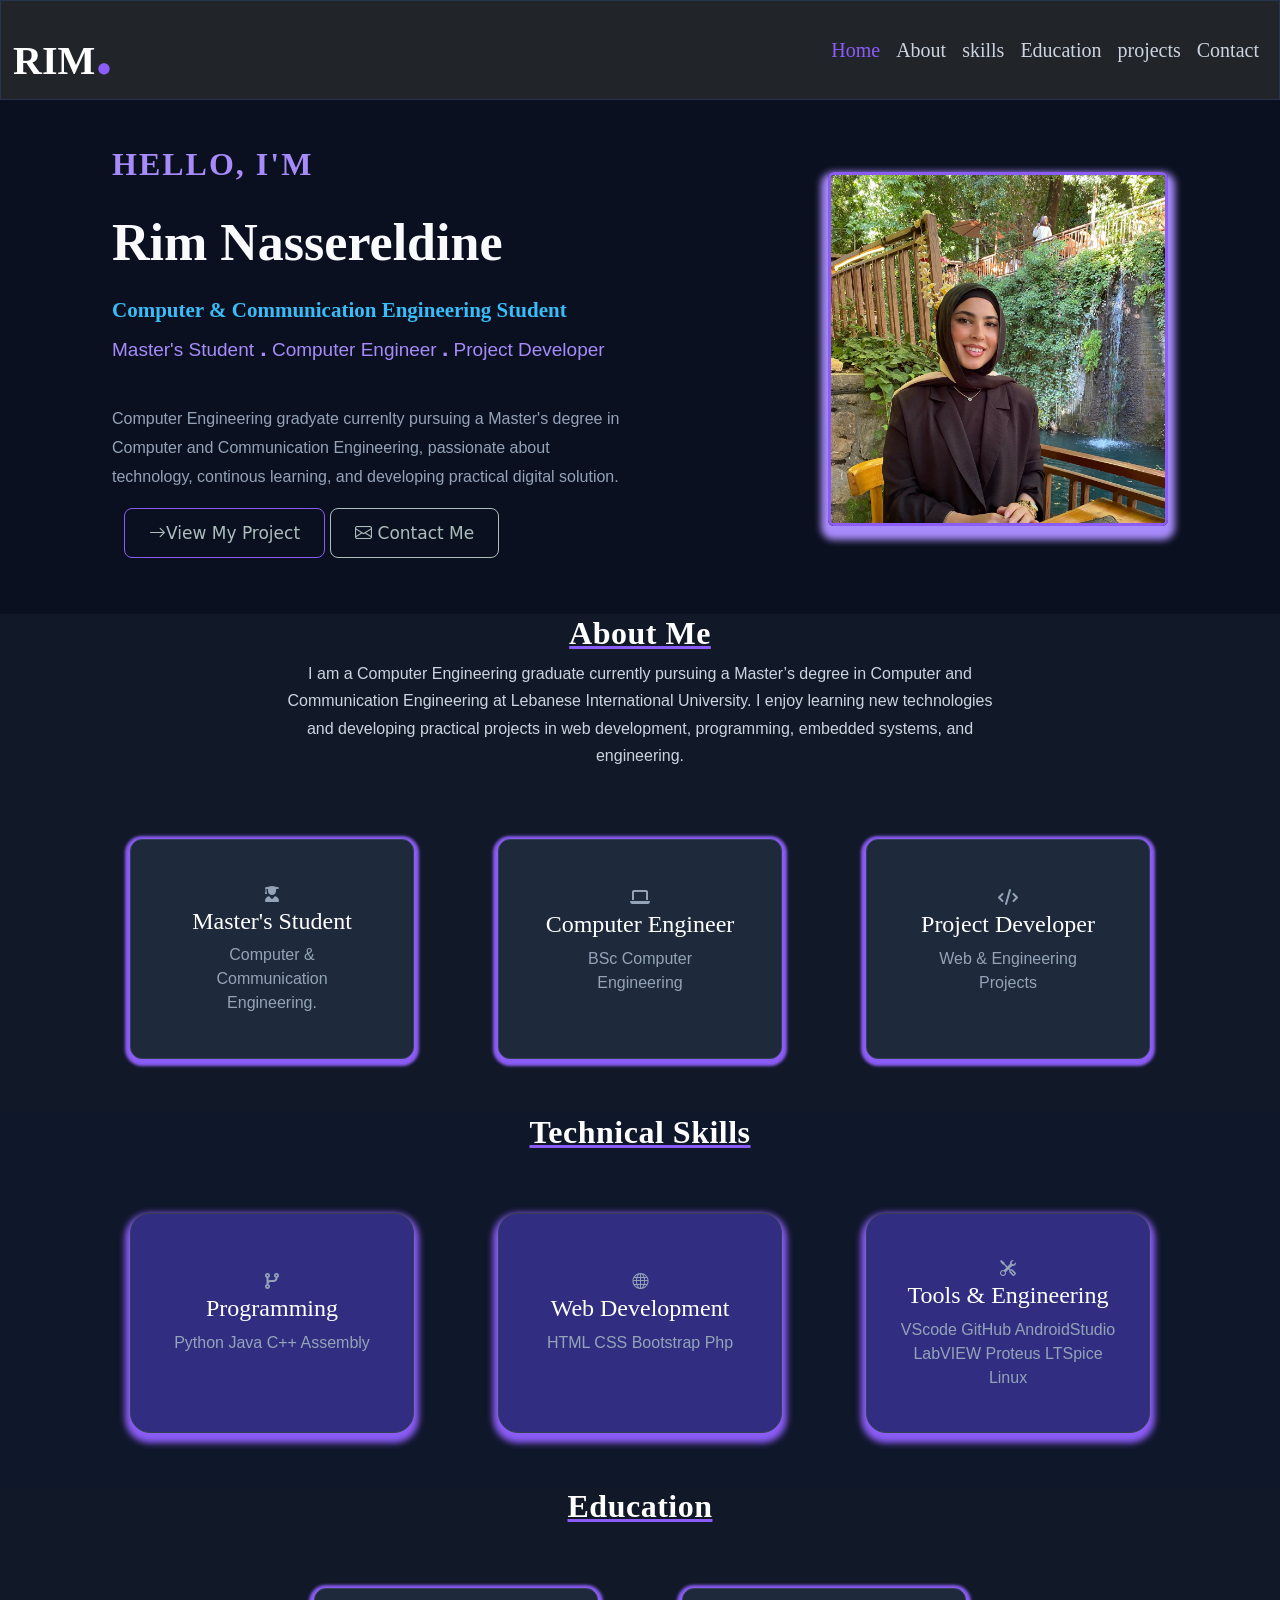
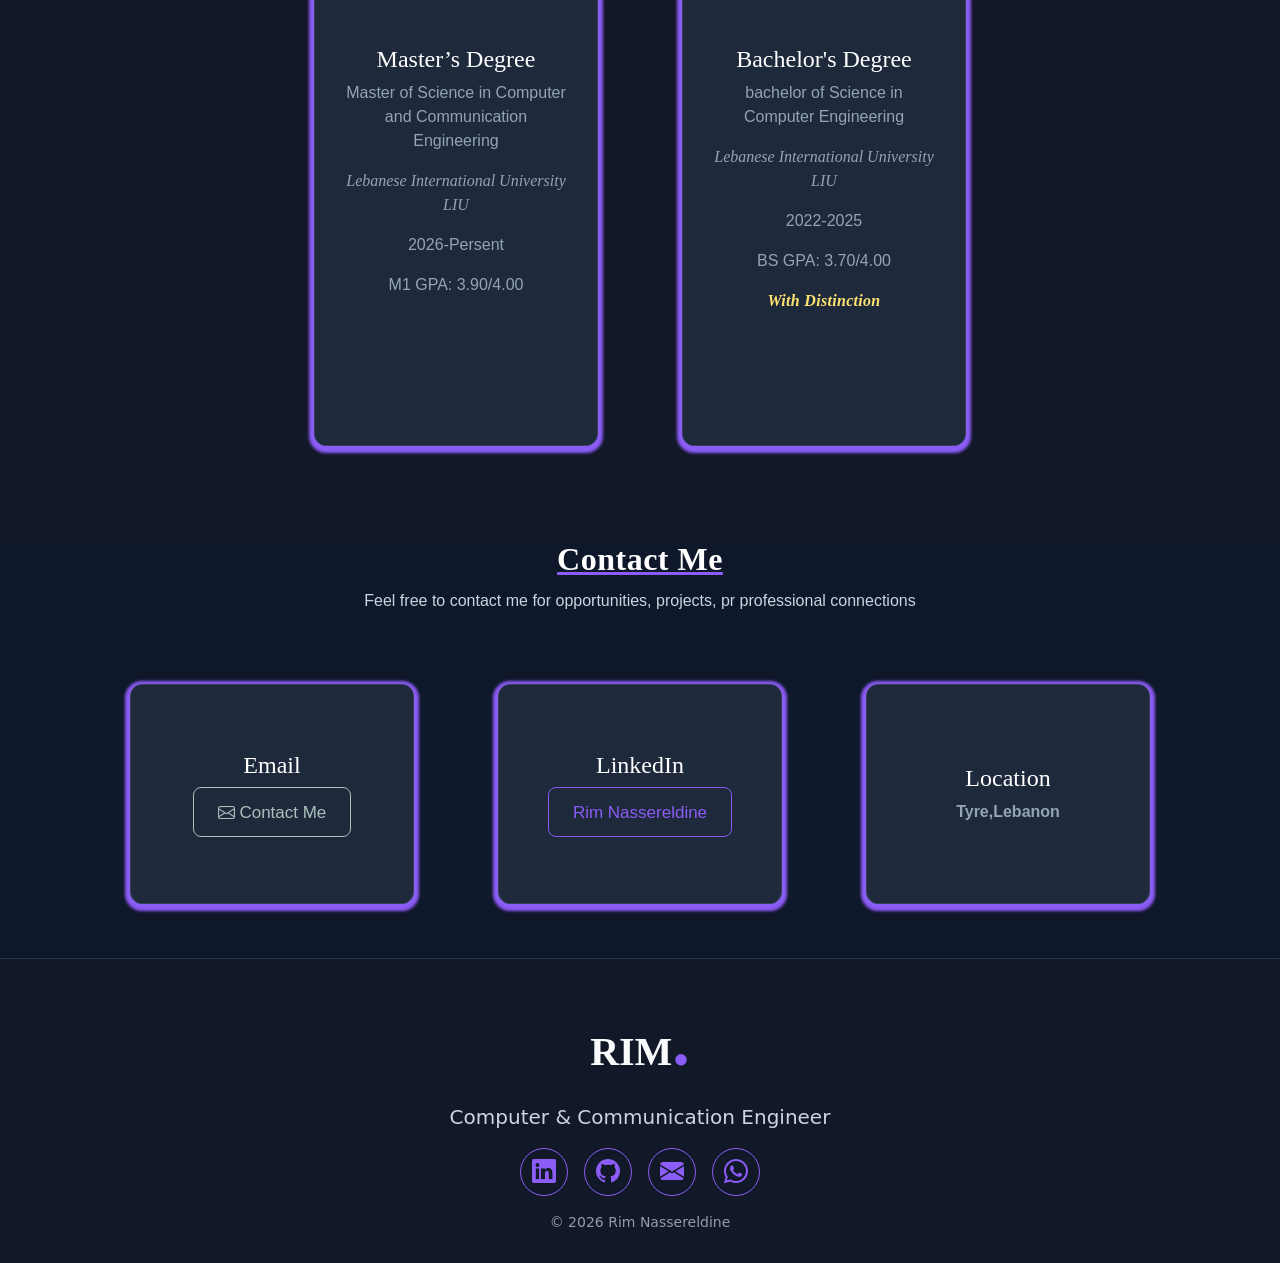
==== index.html @ 4ae11cf3 "Initial website" ====
<!DOCTYPE html>
<html lang="en">
<head>
    <meta charset="UTF-8">
    <meta name="viewport" content="width=device-width, initial-scale=1.0">
    <title>portfolio home</title>
    <link href="style.css" rel="stylesheet">
    <link href="bootstrap.css" rel="stylesheet">
    <script src="java.js"></script>
    
    <link rel="stylesheet" href="https://cdnjs.cloudflare.com/ajax/libs/font-awesome/6.5.1/css/all.min.css">
    <link rel="stylesheet" href="https://cdn.jsdelivr.net/npm/bootstrap-icons@1.11.3/font/bootstrap-icons.css">
</head>
<body>
    <div id="home">
    <nav class="navbar navbar-expand-sm bg-dark navbar-dark">
  <div class="container-fluid">
    <a class="navbar-brand" href="index.html" style="font-size: 40px;">RIM<span id="dot">.</span></a>
    <button class="navbar-toggler" type="button" data-bs-toggle="collapse" data-bs-target="#collapsibleNavbar">
      <span class="navbar-toggler-icon"></span>
    </button>
    <div class="collapse navbar-collapse" id="collapsibleNavbar">
      <ul class="navbar-nav ms-auto">
        <li class="nav-item">
          <a class="nav-link active" href="#home">Home</a>
        </li>
        <li class="nav-item">
          <a class="nav-link" href="#about">About</a>
        </li>
        <li class="nav-item">
          <a class="nav-link" href="#skills">skills</a>
        </li>
         <li class="nav-item">
          <a class="nav-link" href="#edu">Education</a>
        </li>
         <li class="nav-item">
          <a class="nav-link" href="projects.html">projects</a>
        </li>
        
         <li class="nav-item">
          <a class="nav-link" href="#con">Contact</a>
        </li>
      </ul>
    </div>
  </div>
</nav>



<div class="container-fluid hero " style="padding-left: 100px;padding-right: 100px;">
    
<div class="container-fluid left" style="text-align: left;justify-content: left;">
<div class="row">
    <p id="heroleft">HELLO, I'M </p>
   <p id="name"> Rim Nassereldine</p>
    </div>
<div class="title">
    <h2 style="color: #38bdf8;font-family: 'Poppins'; font-weight: bold;font-size: 21px; ">Computer & Communication Engineering Student</h2>
    <p style="color: #a78bfa;font-family: Arial, Helvetica, sans-serif;">Master's Student<span style="font-weight: bolder; font-size: larger;font-family: Arial, Helvetica, sans-serif;"> .</span>  Computer Engineer <span style="font-weight: bolder; font-size: larger;">.</span> Project Developer</p>
   <br>
    <p style="color: #94a3b8; font-size: 16px; line-height: 1.8;max-width: 600px;font-family: Arial, Helvetica, sans-serif;">Computer Engineering gradyate currenlty pursuing a Master's degree in Computer and Communication Engineering, passionate about technology, continous learning, and developing practical digital solution.</p>

</div>
<div class="container-fluid">
 <a href="projects.html" > <button   id="project" type="button" class="btn btn-outline-warning bi-arrow-right ">View My Project</button></a>
 <a href="#contact" > <button   id="contact" type="button" class="btn btn-outline-secondary bi-envelope">   Contact Me</button>
  </a>
</div>
</div>
<div class="container-fluid right" style="text-align: right; justify-content: right;">         
  <img src="images/rim'sphoto.jpeg" class="rounded" alt="rim's photo" > 
</div>
</div>
</div>




<div class="container-fluid" id="about" style="background-color: #111827; padding-left: 100px;padding-right: 100px;">
  
 <div class="row justify-content-center">
    <div class="col-12 col-lg-8 text-center">
<h1 id="aboutti">About Me</h1>
<p style="color: #cbd5e1; size: 40px; line-height: 1.7; font-family: Arial, Helvetica, sans-serif;">I am a Computer Engineering graduate currently pursuing a Master’s degree in Computer and Communication Engineering at Lebanese International University. I enjoy learning new technologies and developing practical projects in web development, programming, embedded systems, and engineering.</p>
  </div>
 </div>

<div class="row about mt-4 align-items-start">
  <div class="col-12 col-md-6 col-lg-4 mb-4 h-100 ">
    <div class="card text-center">
      <div class="card-body">
        <i class="fas fa-user-graduate card-icon"></i>
        <h4 class="card-title"  style="  font-family: 'Poppins';">Master's Student</h4>
        <p class="card-text">Computer & Communication Engineering.</p>
      </div>
    </div>
  </div>
  <div class="col-12 col-md-6 col-lg-4 mb-4 h-100 ">
    <div class="card text-center">
      <div class="card-body">
        <i class="fas fa-laptop card-icon"></i>
        <h4 class="card-title"  style="  font-family: 'Poppins';">Computer Engineer</h4>
        <p class="card-text">BSc Computer Engineering</p>
      </div>
    </div>
  </div>
  <div class="col-12 col-md-6 col-lg-4 mb-4 h-100 ">
    <div class="card text-center">
      <div class="card-body">
        <i class="fas fa-code card-icon"></i>
        <h4 class="card-title " style="  font-family: 'Poppins';">Project Developer</h4>
        <p class="card-text">Web & Engineering Projects</p>
      </div>
    </div>
  </div>
</div>

</div>

<div class="container-fluid" id="skills" style="background-color: #0f172a; padding-left: 100px;padding-right: 100px;">
  
 <div class="row justify-content-center">
    <div class="col-12 col-lg-8 text-center">
<h1 id="aboutti"> Technical Skills</h1>
  </div>
 </div>

<div class="row about mt-4 align-items-start">
  <div class="col-12 col-md-6 col-lg-4 mb-4 h-100 ">
    <div class="card text-center  ">
      <div class="card-body">
        <i class="fas fa-code-branch card-icon"></i>
        <h4 class="card-title"  style="  font-family: 'Poppins';">Programming</h4>
        <span class="card-text tech-badge">Python</span>
        <span class="card-text tech-badge">Java</span>
        <span class="card-text tech-badge">C++</span>
        <span class="card-text tech-badge">Assembly</span>
      </div>
    </div>
  </div>
  <div class="col-12 col-md-6 col-lg-4 mb-4 h-100 ">
    <div class="card text-center ">
      <div class="card-body">
        <i class="bi-globe card-icon"></i>
        <h4 class="card-title"  style="  font-family: 'Poppins';">Web Development</h4>
        <span class="card-text tech-badge">HTML</span>
        <span class="card-text tech-badge">CSS</span>
        <span class="card-text tech-badge">Bootstrap</span>
        <span class="card-text tech-badge">Php</span>
        </div>
    </div>
  </div>
  <div class="col-12 col-md-6 col-lg-4 mb-4 h-100 ">
    <div class="card text-center ">
      <div class="card-body">
        <i class="bi-tools card-icon"></i>
        <h4 class="card-title"  style="  font-family: 'Poppins';">Tools & Engineering</h4>
         <span class="card-text tech-badge">VScode</span>
        <span class="card-text tech-badge">GitHub</span>
        <span class="card-text tech-badge">AndroidStudio</span>
        <span class="card-text tech-badge">LabVIEW</span>
         <span class="card-text tech-badge">Proteus</span>
        <span class="card-text tech-badge">LTSpice</span>
        <span class="card-text tech-badge">Linux</span>
      </div>
    </div>
  </div>
</div>

</div>

<div class="container-fluid" id="edu" style="background-color: #111827; padding-left: 100px;padding-right: 100px;padding-bottom: 100px;">
  
 <div class="row justify-content-center">
    <div class="col-12 col-lg-8 text-center">
<h1 id="aboutti"> Education</h1>
  </div>
 </div>

<div class="row about mt-4 align-items-stretch justify-content-center">
  <div class="col-12 col-md-6 col-lg-4 mb-4">
    <div class="card text-center  h-100">
      <div class="card-body">

        <h4 class="card-title"  style="  font-family: 'Poppins';">Master’s Degree</h4>
        <p> Master of Science in Computer and Communication Engineering</p>
      <p  style="font-style: italic; font-family: 'Poppins';"> Lebanese International University LIU</p>
      <p> 2026-Persent</p>
      <p> M1 GPA: 3.90/4.00</p>
      </div>
    </div>
  </div>
  <div class="col-12 col-md-6 col-lg-4 mb-4">
    <div class="card text-center  h-100">
      <div class="card-body">
        <h4 class="card-title"  style="  font-family: 'Poppins';">Bachelor's Degree</h4>
        <p>bachelor of Science in Computer Engineering</p>
          <p style="font-style: italic; font-family: 'Poppins'"> Lebanese International University LIU</p>
      <p> 2022-2025</p>
      <p> BS GPA: 3.70/4.00
   <p id="dis">With Distinction</p>
      </p>
      </div>
    </div>
  </div>
</div>

</div>


<div class="container-fluid" id="con" style="background-color: #0f172a; padding-left: 100px;padding-right: 100px;">
  
 <div class="row justify-content-center">
    <div class="col-12 col-lg-8 text-center">
<h1 id="aboutti">Contact Me</h1>
<p style="color: #cbd5e1; size: 40px; line-height: 1.7; font-family: Arial, Helvetica, sans-serif;">Feel free to contact me for opportunities, projects, pr professional connections</p>
  </div>
 </div>

<div class="row about mt-4 align-items-start">
  <div class="col-12 col-md-6 col-lg-4 mb-4">
    <div class="card text-center">
      <div class="card-body">
        <h4 class="card-title"  style="  font-family: 'Poppins';">Email</h4>
        <p class="card-text"><a href="https://mail.google.com/mail/?view=cm&fs=1&to=rimnasseraldine5@gmail.com&su=Let's%20Connect&body=Hi%20Rim%2C%20I%20saw%20your%20portfolio%20and%20wanted%20to%20reach%20out." target="_blank">
  <button id="contact" type="button" class="btn btn-outline-secondary bi-envelope">
    Contact Me
  </button>
</a></p>
      </div>
    </div>
  </div>
  <div class="col-12 col-md-6 col-lg-4 mb-4">
    <div class="card text-center">
      <div class="card-body">
        <h4 class="card-title"  style="  font-family: 'Poppins';">LinkedIn</h4>
        <p class="card-text"><a href="https://www.linkedin.com/in/rim-nassereldine-6150bb34a" target="_blank" rel="noopener noreferrer">
  <button id="linkedin" type="button" class="btn btn-outline-purple ">
    Rim Nassereldine
  </button>
</a></p>
      </div>
    </div>
  </div>
  <div class="col-12 col-md-6 col-lg-4 mb-4">
    <div class="card text-center">
      <div class="card-body">
        <h4 class="card-title " style="  font-family: 'Poppins';">Location</h4>
        <p class="card-text" style="font-weight: bold;">Tyre,Lebanon</p>
      </div>
    </div>
  </div>
</div>

</div>


<footer class="footer" style="background-color:#111827;">
  <div class="container-fluid">
    <div class="row justify-content-center align-items-center text-center">
      <div class="col-12">

        <a class="footer-brand" href="index.html" style="font-size: 40px; text-decoration: none;">
          RIM<span id="dot">.</span>
        </a>

        <p class="mt-2 mb-3">Computer & Communication Engineer</p>

        <div class="social-icons d-flex justify-content-center gap-3 mb-3">

          <a href="https://www.linkedin.com/in/rim-nassereldine-6150bb34a" target="_blank" rel="noopener noreferrer" class="social-icon">
            <i class="bi bi-linkedin"></i>
          </a>

          <a href="https://github.com/Rimnassereldine" target="_blank" rel="noopener noreferrer" class="social-icon">
            <i class="bi bi-github"></i>
          </a>

          <a href="https://mail.google.com/mail/?view=cm&fs=1&to=rimnasseraldine5@gmail.com&su=Let's%20Connect" target="_blank" rel="noopener noreferrer" class="social-icon">
            <i class="bi bi-envelope-fill"></i>
          </a>

          <a href="https://wa.me/96181924161" target="_blank" rel="noopener noreferrer" class="social-icon">
            <i class="bi bi-whatsapp"></i>
          </a>

        </div>

        <p class="mb-0" style="opacity: 0.7; font-size: 14px;">&copy; 2026 Rim Nassereldine</p>

      </div>
    </div>
  </div>
</footer>


</body>
</html>
---- style.css ----
.navbar{
    background-color: #0B1020;
    border: 1px solid #263452;
    height: 100px;
}
body{
    margin: 0;
    overflow-x: hidden;
   
}

.navbar-brand {
    font-family: 'Poppins';
    font-weight: bold;
    font-size: 50px;
    color: #f8fafc;
}
#dot{
    color: #8b5cf6;
    font-size: 70px;
}
.nav-item .nav-link {
    color: #cbd5e1;
    font-size: 20px;
    font-family: 'Poppins';
}
.navbar-nav{
   padding-left: 10px;
}
.nav-item .nav-link:hover{
    color:#A78BFA;
    transition: 0.3s;
}
.navbar-nav .nav-item .nav-link.active {
    color: #8b5cf6;
}


.hero{
    background-color: #0B1020;
    display: flex;
    flex-wrap: wrap;
    align-items: center;
    padding-top: 2.5rem;
    padding-bottom: 3.5rem;
    padding-left: 4rem;
    padding-right: 4rem;
    
    
}
.hero .left,
.hero .right{
    flex: 1 1 400px;
}

#heroleft{
    color: #A78BFA;
    font-family: 'Poppins';
    font-weight: bold;
    font-size: 32px;
    letter-spacing: 2px;
    animation: fadeIn 1.5s ease-in forwards;
}

@keyframes fadeIn {
    from {
        opacity: 0;
        transform: translateY(-10px);
    }}
#name{
    color: #f8fafc;
    font-family: 'Poppins';
    font-weight: bold;
    font-size: 52px;
 animation: slideUp 1s ease-out forwards;
}

@keyframes slideUp {
    from {
        opacity: 0;
        transform: translateY(30px);
    }
    to {
        opacity: 1;
        transform: translateY(0);
    }
}
.title h2{
    font-size: 26px;
        animation: fadeIn 1s ease-in forwards;
}

@keyframes fadeIn {
    from {
        opacity: 0;
        transform: translateY(-10px);
    }
}
.title p{
    font-size: 19px;
        animation: fadeIn 1s ease-in forwards;
}

@keyframes fadeIn {
    from {
        opacity: 0;
        transform: translateY(-10px);
    }}

#project {
    background-color: transparent;
    height: 50px;
    padding: 12px 24px;
    border-radius: 8px;
    transition: translate 0.3s, background-color 0.3s;
    font-size: 17px;
    --bs-btn-focus-shadow-rgb: 139, 92, 246;
    color: #acbebc;
    animation: fadeIn 1.5s ease-in forwards;
}

#project:hover {
    background-color: #8b5cf6; 
    color: #fff;
}
@keyframes fadeIn {
    from {
        opacity: 0;
        transform: translateY(-10px);
    }}

#contact{
    border: 1px solid;
    height: 50px;
    padding: 12px 24px;
    border-radius: 8px;
    transition: translate 0.3s;
    font-size: 17px;
        animation: fadeIn 1.5s ease-in forwards;
}

@keyframes fadeIn {
    from {
        opacity: 0;
        transform: translateY(-10px);
    }}

#project:hover{
    translate: 0 -2px;
}
#contact:hover{
    translate: 0 -2px;
}


.right{
    display: flex;
    justify-content: center;
    align-items: center;
    
}
.right img{
    width: 340px;
    max-width: 100%;
    border: 3px solid #8b5cf6;
    border-radius: 24px;
    box-shadow: 0 7px 7px 7px #A78BFA;
   
    animation: slideFromRight 0.7s ease-out forwards;
}

@keyframes slideFromRight {
    from {
        opacity: 0;
        transform: translateX(100px);
    }
    to {
        opacity: 1;
        transform: translateX(0);
    }
}
    



@media (max-width: 991px){
    .hero{
        flex-direction: column;
        text-align: center;
        padding: 2rem 1.5rem;
    }
    .hero .left{
        text-align: center !important;
    }
    .hero .right{
        justify-content: center !important;
        margin-top: 2rem;
    }
    .title p{
        max-width: 100% !important;
        margin: 0 auto;
    }
    #project, #contact{
        margin-bottom: 10px;
    }
}

@media (max-width: 576px){
    #name{
        font-size: 38px;
    }
    #heroleft{
        font-size: 24px;
    }
    .navbar-brand{
        font-size: 36px;
    }
    #dot{
        font-size: 50px;
    }
    .right img{
        width: 240px;
    }
    .hero{
        padding-left: 1.5rem;
        padding-right: 1.5rem;
    }
}
#aboutti{
    color: white;
    font-size: 32px;
    font-family: 'Poppins';
    font-weight: bold;
    text-decoration-line: underline;
  text-decoration-color: #8b5cf6;
  letter-spacing: 0.5px;

}
.about .card{
    background-color:#1e293b;
    border: 1px solid #334155;
    border-radius: 12px;
    padding: 30px;
    box-shadow: 0 2px 3px 5px #8b5cf6;
    margin: 30px;
    font-family: Arial, Helvetica, sans-serif;
     
    height: 220px;

 
  justify-content: center;

}
.about .card-title{
    color: white;
}
.about .card-body{
    color:#94a3b8
}
.about .card{
    transition: 0.3s;
}
.about .card:hover{
    transform: translateY(-5px);
}
.about .card .icon{
 color: #8b5cf6;
}
#skills .card {
    background-color: #312e81;
    color: #C4B5FD;
    border-radius:20px;
  box-shadow: 0 5px 6px 5px #8b5cf6;
  padding: 40px 10px ;
  
    height: 220px;

 
  justify-content: center;
}

#edu  .card{
    background-color: #1e293b;
    border: 1px solid #334155;
    border-radius: 12px;
    color: #a78bfa;
      padding: 40px 10px;
    width: 100%;
    
     font-family: 'Trebuchet MS', Verdana, sans-serif;
}
#edu .col-12.col-md-6.col-lg-4 {
    display: flex;
}
#dis {
  font-family: Georgia, 'Times New Roman', serif;
  font-style: italic;
  font-weight: 600;
  color: #ffe371;
  letter-spacing: 0.3px;
}
#linkedin {
    background-color: transparent;
    height: 50px;
    padding: 12px 24px;
    border-radius: 8px;
    font-size: 17px;
    transition: translate 0.3s, background-color 0.3s;
    --bs-btn-focus-shadow-rgb: 139, 92, 246;
}

#linkedin:hover {
    translate: 0 -2px;
}
.footer {
    background-color: #0B1020;
    border-top: 1px solid #263452;
    padding: 30px 0 30px;
    height: auto;
}

.footer-brand {
    font-family: 'Poppins';
    font-weight: bold;
    font-size: 50px;
    color: #f8fafc;
    text-decoration: none;
}
.contact-btn {
    width: 200px;
    max-width: 100%;
    text-align: center;
    white-space: nowrap;
    overflow: hidden;
    text-overflow: ellipsis;
}
#con .card-body {
    display: flex;
    flex-direction: column;
    align-items: center;
    justify-content: center;
    min-height: 140px;
}

.footer-content {
    display: flex;
    justify-content: center;
    align-items: center;
    flex-wrap: wrap;
    gap: 24px;
    width: 100%;
    text-align: center;
}

#dot {
    color: #8b5cf6;
    font-size: 70px;
}

.footer-item .footer-link {
    color: #cbd5e1;
    font-size: 22px;
    font-family: 'Poppins';
}

.footer-item .footer-link:hover {
    color: #A78BFA;
    transition: 0.3s;
}

.footer-item .footer-link.active {
    color: #8b5cf6;
}

.footer p {
    font-size: 20px;
    color: #cbd5e1;
    margin-top: 12px;
    margin-bottom: 20px;
}

.footer p:last-child {
    font-size: 15px;
    opacity: 0.7;
    margin-top: 10px;
    margin-bottom: 0;
}

.social-icon {
    color: #8b5cf6;
    font-size: 26px;
    width: 56px;
    height: 56px;
    display: flex;
    align-items: center;
    justify-content: center;
    border: 1px solid #8b5cf6;
    border-radius: 50%;
    text-decoration: none;
    transition: all 0.3s ease;
}

.social-icon:hover {
    background-color: #8b5cf6;
    color: #fff;
    translate: 0 -3px;
}
.social-icon {
    color: #8b5cf6;
    font-size: 24px;
    width: 48px;
    height: 48px;
    display: flex;
    align-items: center;
    justify-content: center;
    border: 1px solid #8b5cf6;
    border-radius: 50%;
    text-decoration: none;
    transition: all 0.3s ease;
}

.social-icon:hover {
    background-color: #8b5cf6;
    color: #fff;
    translate: 0 -3px;
}
.top h1{
    color: #A78BFA;
   font-size: 40px;
   font-family: 'Poppins';
   font-weight: bolder;
}
.top p{
    color: gray;
    font-size: 20px;
    font-family: Arial, Helvetica, sans-serif;
}
.pro .card {
    background-color: #1e293b;
    border: 1px solid #334155;
    border-radius: 15px;
    transition: transform 0.3s ease;
}

.pro .card:hover {
    transform: translateY(-8px);
}

.pro img {
    height: 200px;
    object-fit: cover;
}

.pro h2 {
    font-size: 25px;
    color: white;
}

.pro .card-title {
    color: white;
}

.pro .card-text {
    color: #94a3b8;
    font-size: 18px;
}

.pro .card-body {
    display: flex;
    flex-direction: column;
    align-items: center;
    text-align: center;
    font-family: Arial, Helvetica, sans-serif;
}
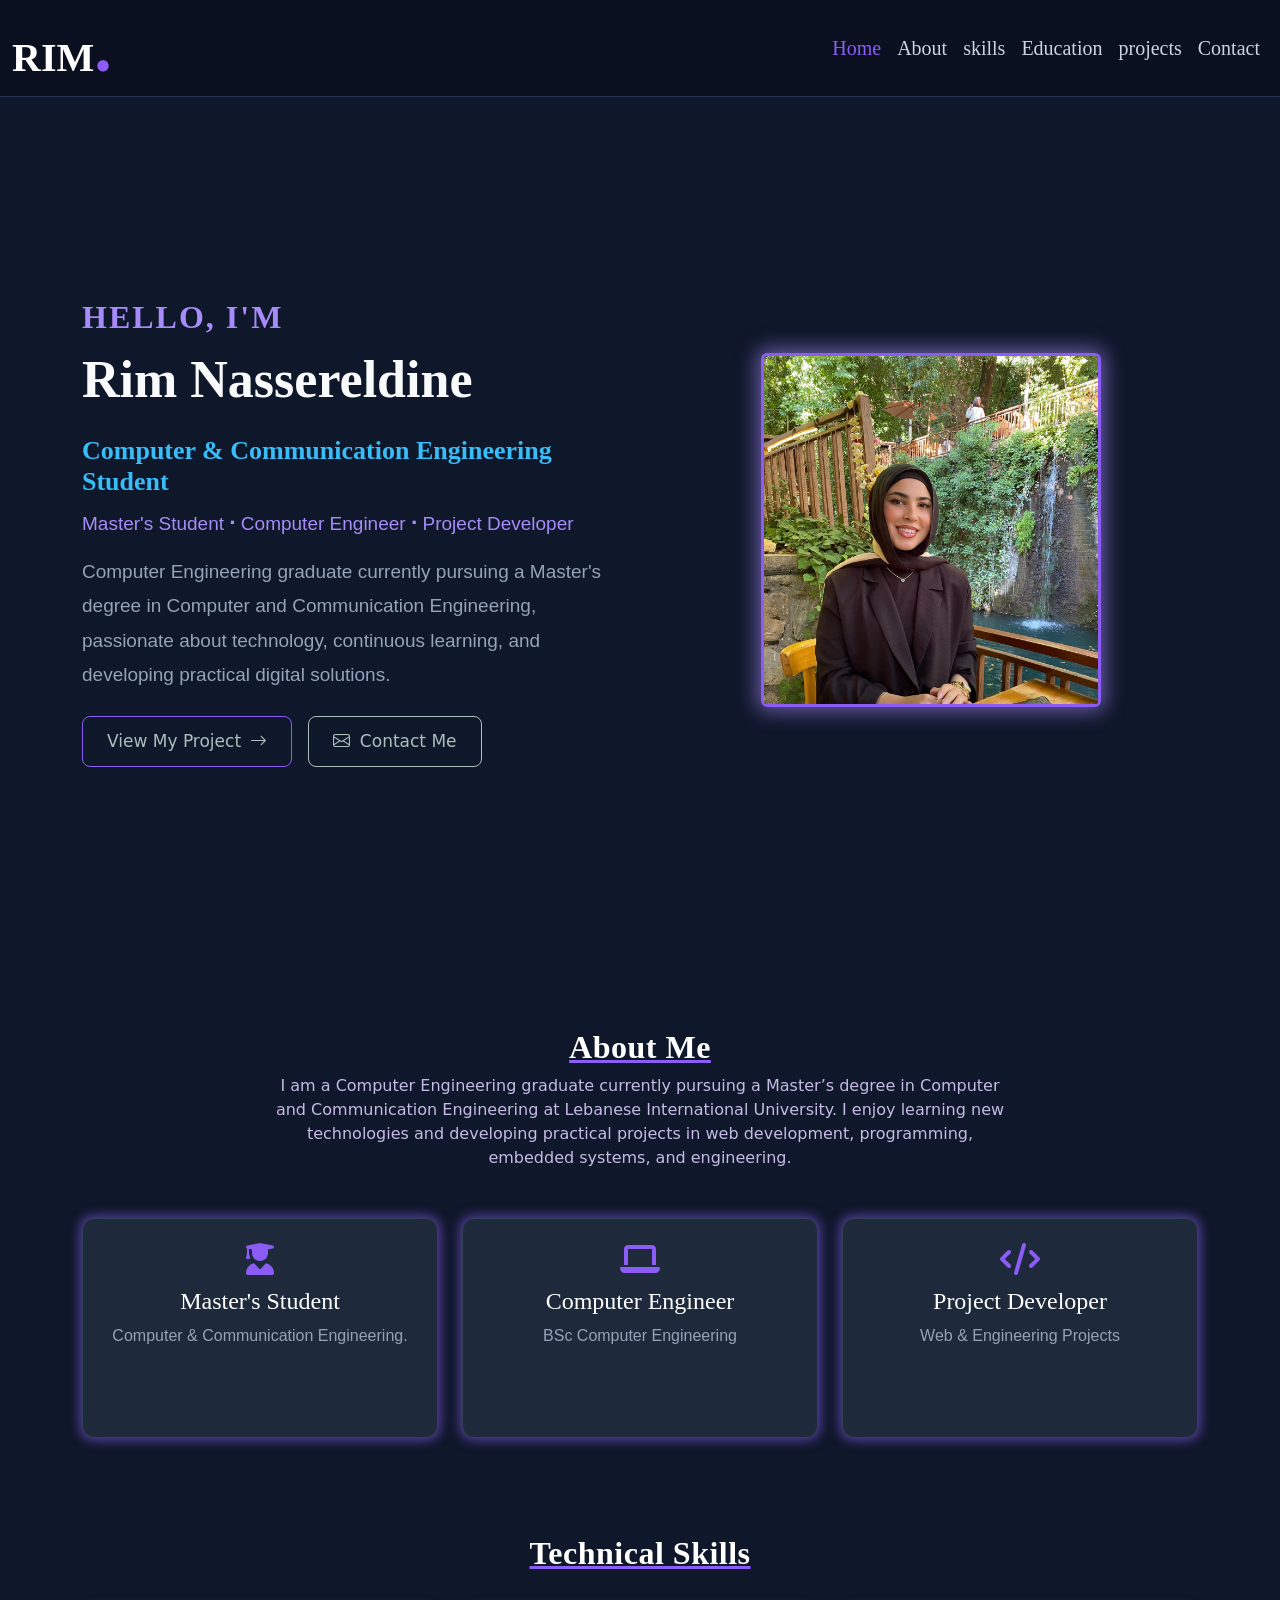
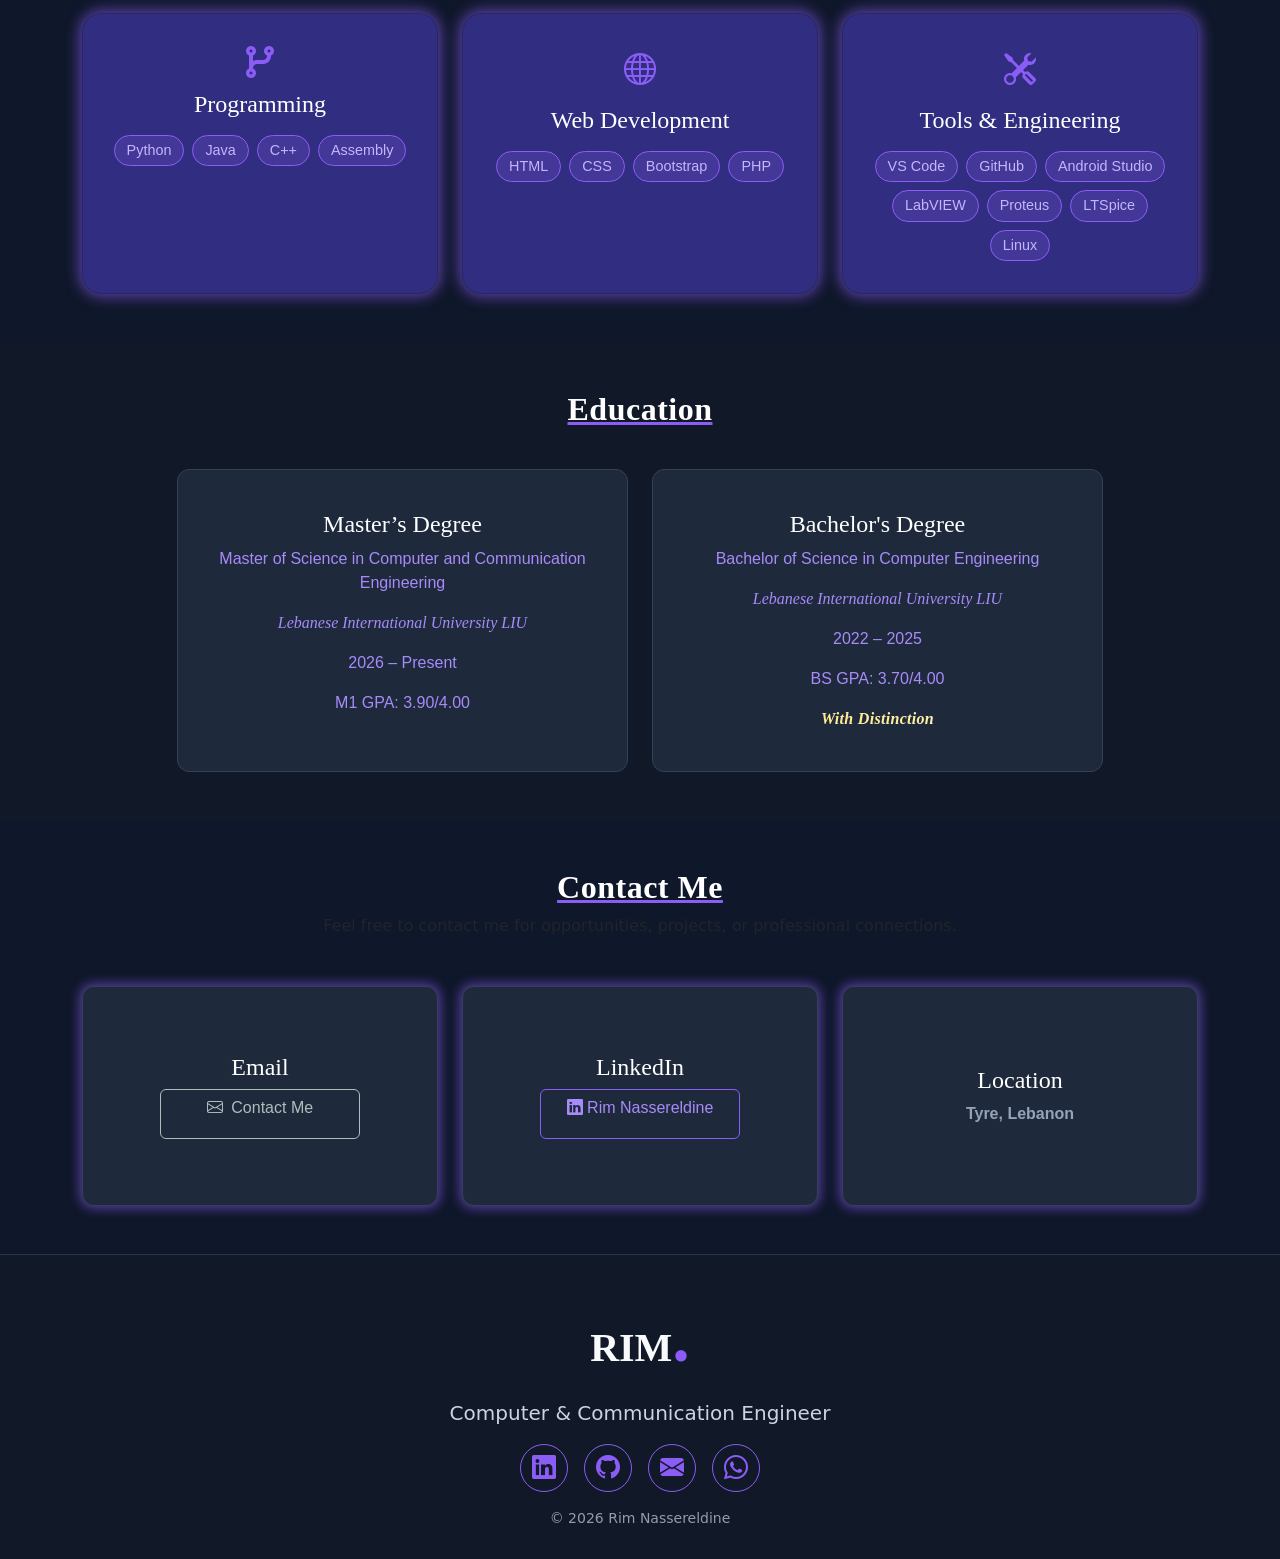
==== commit a1e44a81: "Make site responsive and fix navbar" ====
--- a/index.html
+++ b/index.html
@@ -13,7 +13,7 @@
 </head>
 <body>
     <div id="home">
-    <nav class="navbar navbar-expand-sm bg-dark navbar-dark">
+    <nav class="navbar navbar-expand-sm navbar-dark fixed-top">
   <div class="container-fluid">
     <a class="navbar-brand" href="index.html" style="font-size: 40px;">RIM<span id="dot">.</span></a>
     <button class="navbar-toggler" type="button" data-bs-toggle="collapse" data-bs-target="#collapsibleNavbar">
@@ -44,215 +44,268 @@
     </div>
   </div>
 </nav>
-
-
-
-<div class="container-fluid hero " style="padding-left: 100px;padding-right: 100px;">
-    
-<div class="container-fluid left" style="text-align: left;justify-content: left;">
-<div class="row">
-    <p id="heroleft">HELLO, I'M </p>
-   <p id="name"> Rim Nassereldine</p>
-    </div>
-<div class="title">
-    <h2 style="color: #38bdf8;font-family: 'Poppins'; font-weight: bold;font-size: 21px; ">Computer & Communication Engineering Student</h2>
-    <p style="color: #a78bfa;font-family: Arial, Helvetica, sans-serif;">Master's Student<span style="font-weight: bolder; font-size: larger;font-family: Arial, Helvetica, sans-serif;"> .</span>  Computer Engineer <span style="font-weight: bolder; font-size: larger;">.</span> Project Developer</p>
-   <br>
-    <p style="color: #94a3b8; font-size: 16px; line-height: 1.8;max-width: 600px;font-family: Arial, Helvetica, sans-serif;">Computer Engineering gradyate currenlty pursuing a Master's degree in Computer and Communication Engineering, passionate about technology, continous learning, and developing practical digital solution.</p>
-
-</div>
-<div class="container-fluid">
- <a href="projects.html" > <button   id="project" type="button" class="btn btn-outline-warning bi-arrow-right ">View My Project</button></a>
- <a href="#contact" > <button   id="contact" type="button" class="btn btn-outline-secondary bi-envelope">   Contact Me</button>
-  </a>
-</div>
-</div>
-<div class="container-fluid right" style="text-align: right; justify-content: right;">         
-  <img src="images/rim'sphoto.jpeg" class="rounded" alt="rim's photo" > 
-</div>
-</div>
-</div>
-
-
-
-
-<div class="container-fluid" id="about" style="background-color: #111827; padding-left: 100px;padding-right: 100px;">
+    </div>
+
+
+<section class="hero py-5">
+  <div class="container">
+    <div class="row align-items-center g-5">
+
   
- <div class="row justify-content-center">
-    <div class="col-12 col-lg-8 text-center">
-<h1 id="aboutti">About Me</h1>
-<p style="color: #cbd5e1; size: 40px; line-height: 1.7; font-family: Arial, Helvetica, sans-serif;">I am a Computer Engineering graduate currently pursuing a Master’s degree in Computer and Communication Engineering at Lebanese International University. I enjoy learning new technologies and developing practical projects in web development, programming, embedded systems, and engineering.</p>
-  </div>
- </div>
-
-<div class="row about mt-4 align-items-start">
-  <div class="col-12 col-md-6 col-lg-4 mb-4 h-100 ">
-    <div class="card text-center">
-      <div class="card-body">
-        <i class="fas fa-user-graduate card-icon"></i>
-        <h4 class="card-title"  style="  font-family: 'Poppins';">Master's Student</h4>
-        <p class="card-text">Computer & Communication Engineering.</p>
-      </div>
-    </div>
-  </div>
-  <div class="col-12 col-md-6 col-lg-4 mb-4 h-100 ">
-    <div class="card text-center">
-      <div class="card-body">
-        <i class="fas fa-laptop card-icon"></i>
-        <h4 class="card-title"  style="  font-family: 'Poppins';">Computer Engineer</h4>
-        <p class="card-text">BSc Computer Engineering</p>
-      </div>
-    </div>
-  </div>
-  <div class="col-12 col-md-6 col-lg-4 mb-4 h-100 ">
-    <div class="card text-center">
-      <div class="card-body">
-        <i class="fas fa-code card-icon"></i>
-        <h4 class="card-title " style="  font-family: 'Poppins';">Project Developer</h4>
-        <p class="card-text">Web & Engineering Projects</p>
-      </div>
-    </div>
-  </div>
-</div>
-
-</div>
-
-<div class="container-fluid" id="skills" style="background-color: #0f172a; padding-left: 100px;padding-right: 100px;">
+      <div class="col-12 col-lg-6 left order-2 order-lg-1 text-center text-lg-start">
+
+        <div class="hero-heading">
+          <p id="heroleft">HELLO, I'M </p>
+          <p id="name">Rim Nassereldine</p>
+        </div>
+
+        <div class="title">
+          <h2 class="hero-subtitle">Computer & Communication Engineering Student</h2>
+
+          <p class="hero-roles">
+            Master's Student <span class="dot">·</span>
+            Computer Engineer <span class="dot">·</span>
+            Project Developer
+          </p>
+
+          <p class="hero-text">
+            Computer Engineering graduate currently pursuing a Master's degree in
+            Computer and Communication Engineering, passionate about technology,
+            continuous learning, and developing practical digital solutions.
+          </p>
+        </div>
+
+        <div class="d-flex flex-wrap gap-3 justify-content-center justify-content-lg-start mt-4">
+          <a id="project" href="projects.html" class="btn btn-outline-warning">
+            View My Project <i class="bi bi-arrow-right ms-1"></i>
+          </a>
+          <a id="contact" href="#contact" class="btn btn-outline-secondary">
+            <i class="bi bi-envelope me-1"></i> Contact Me
+          </a>
+        </div>
+      </div>
+
+     
+      <div class="col-12 col-lg-6 right order-1 order-lg-2 text-center text-lg-end">
+        <img src="images/rim'sphoto.jpeg" class="rounded img-fluid" alt="rim's photo">
+      </div>
+
+    </div>
+  </div>
+</section>
+
+
+
+<section id="about" class="about-section py-5" style="background-color: #0f172a;">
+  <div class="container">
+
   
- <div class="row justify-content-center">
-    <div class="col-12 col-lg-8 text-center">
-<h1 id="aboutti"> Technical Skills</h1>
-  </div>
- </div>
-
-<div class="row about mt-4 align-items-start">
-  <div class="col-12 col-md-6 col-lg-4 mb-4 h-100 ">
-    <div class="card text-center  ">
-      <div class="card-body">
-        <i class="fas fa-code-branch card-icon"></i>
-        <h4 class="card-title"  style="  font-family: 'Poppins';">Programming</h4>
-        <span class="card-text tech-badge">Python</span>
-        <span class="card-text tech-badge">Java</span>
-        <span class="card-text tech-badge">C++</span>
-        <span class="card-text tech-badge">Assembly</span>
-      </div>
-    </div>
-  </div>
-  <div class="col-12 col-md-6 col-lg-4 mb-4 h-100 ">
-    <div class="card text-center ">
-      <div class="card-body">
-        <i class="bi-globe card-icon"></i>
-        <h4 class="card-title"  style="  font-family: 'Poppins';">Web Development</h4>
-        <span class="card-text tech-badge">HTML</span>
-        <span class="card-text tech-badge">CSS</span>
-        <span class="card-text tech-badge">Bootstrap</span>
-        <span class="card-text tech-badge">Php</span>
-        </div>
-    </div>
-  </div>
-  <div class="col-12 col-md-6 col-lg-4 mb-4 h-100 ">
-    <div class="card text-center ">
-      <div class="card-body">
-        <i class="bi-tools card-icon"></i>
-        <h4 class="card-title"  style="  font-family: 'Poppins';">Tools & Engineering</h4>
-         <span class="card-text tech-badge">VScode</span>
-        <span class="card-text tech-badge">GitHub</span>
-        <span class="card-text tech-badge">AndroidStudio</span>
-        <span class="card-text tech-badge">LabVIEW</span>
-         <span class="card-text tech-badge">Proteus</span>
-        <span class="card-text tech-badge">LTSpice</span>
-        <span class="card-text tech-badge">Linux</span>
-      </div>
-    </div>
-  </div>
-</div>
-
-</div>
-
-<div class="container-fluid" id="edu" style="background-color: #111827; padding-left: 100px;padding-right: 100px;padding-bottom: 100px;">
+    <div class="row justify-content-center text-center">
+      <div class="col-12 col-lg-8">
+        <h1 id="aboutti">About Me</h1>
+        <p class="about-text" style="color: #c5bbe4;">
+          I am a Computer Engineering graduate currently pursuing a Master’s degree in
+          Computer and Communication Engineering at Lebanese International University.
+          I enjoy learning new technologies and developing practical projects in web
+          development, programming, embedded systems, and engineering.
+        </p>
+      </div>
+    </div>
+
   
- <div class="row justify-content-center">
-    <div class="col-12 col-lg-8 text-center">
-<h1 id="aboutti"> Education</h1>
-  </div>
- </div>
-
-<div class="row about mt-4 align-items-stretch justify-content-center">
-  <div class="col-12 col-md-6 col-lg-4 mb-4">
-    <div class="card text-center  h-100">
-      <div class="card-body">
-
-        <h4 class="card-title"  style="  font-family: 'Poppins';">Master’s Degree</h4>
-        <p> Master of Science in Computer and Communication Engineering</p>
-      <p  style="font-style: italic; font-family: 'Poppins';"> Lebanese International University LIU</p>
-      <p> 2026-Persent</p>
-      <p> M1 GPA: 3.90/4.00</p>
-      </div>
-    </div>
-  </div>
-  <div class="col-12 col-md-6 col-lg-4 mb-4">
-    <div class="card text-center  h-100">
-      <div class="card-body">
-        <h4 class="card-title"  style="  font-family: 'Poppins';">Bachelor's Degree</h4>
-        <p>bachelor of Science in Computer Engineering</p>
-          <p style="font-style: italic; font-family: 'Poppins'"> Lebanese International University LIU</p>
-      <p> 2022-2025</p>
-      <p> BS GPA: 3.70/4.00
-   <p id="dis">With Distinction</p>
-      </p>
-      </div>
-    </div>
-  </div>
-</div>
-
-</div>
-
-
-<div class="container-fluid" id="con" style="background-color: #0f172a; padding-left: 100px;padding-right: 100px;">
-  
- <div class="row justify-content-center">
-    <div class="col-12 col-lg-8 text-center">
-<h1 id="aboutti">Contact Me</h1>
-<p style="color: #cbd5e1; size: 40px; line-height: 1.7; font-family: Arial, Helvetica, sans-serif;">Feel free to contact me for opportunities, projects, pr professional connections</p>
-  </div>
- </div>
-
-<div class="row about mt-4 align-items-start">
-  <div class="col-12 col-md-6 col-lg-4 mb-4">
-    <div class="card text-center">
-      <div class="card-body">
-        <h4 class="card-title"  style="  font-family: 'Poppins';">Email</h4>
-        <p class="card-text"><a href="https://mail.google.com/mail/?view=cm&fs=1&to=rimnasseraldine5@gmail.com&su=Let's%20Connect&body=Hi%20Rim%2C%20I%20saw%20your%20portfolio%20and%20wanted%20to%20reach%20out." target="_blank">
-  <button id="contact" type="button" class="btn btn-outline-secondary bi-envelope">
-    Contact Me
-  </button>
-</a></p>
-      </div>
-    </div>
-  </div>
-  <div class="col-12 col-md-6 col-lg-4 mb-4">
-    <div class="card text-center">
-      <div class="card-body">
-        <h4 class="card-title"  style="  font-family: 'Poppins';">LinkedIn</h4>
-        <p class="card-text"><a href="https://www.linkedin.com/in/rim-nassereldine-6150bb34a" target="_blank" rel="noopener noreferrer">
-  <button id="linkedin" type="button" class="btn btn-outline-purple ">
-    Rim Nassereldine
-  </button>
-</a></p>
-      </div>
-    </div>
-  </div>
-  <div class="col-12 col-md-6 col-lg-4 mb-4">
-    <div class="card text-center">
-      <div class="card-body">
-        <h4 class="card-title " style="  font-family: 'Poppins';">Location</h4>
-        <p class="card-text" style="font-weight: bold;">Tyre,Lebanon</p>
-      </div>
-    </div>
-  </div>
-</div>
-
-</div>
+    <div class="row g-4 mt-2 justify-content-center">
+      <div class="col-12 col-md-6 col-lg-4">
+        <div class="card h-100 text-center">
+          <div class="card-body">
+            <i class="fas fa-user-graduate card-icon"></i>
+            <h4 class="card-title">Master's Student</h4>
+            <p class="card-text">Computer & Communication Engineering.</p>
+          </div>
+        </div>
+      </div>
+
+      <div class="col-12 col-md-6 col-lg-4">
+        <div class="card h-100 text-center">
+          <div class="card-body">
+            <i class="fas fa-laptop card-icon"></i>
+            <h4 class="card-title">Computer Engineer</h4>
+            <p class="card-text">BSc Computer Engineering</p>
+          </div>
+        </div>
+      </div>
+
+      <div class="col-12 col-md-6 col-lg-4">
+        <div class="card h-100 text-center">
+          <div class="card-body">
+            <i class="fas fa-code card-icon"></i>
+            <h4 class="card-title">Project Developer</h4>
+            <p class="card-text">Web & Engineering Projects</p>
+          </div>
+        </div>
+      </div>
+    </div>
+
+  </div>
+</section>
+
+<section id="skills" class="skills-section py-5">
+  <div class="container">
+
+    <div class="row justify-content-center text-center">
+      <div class="col-12 col-lg-8">
+        <h1 class="section-title" style="color: white;">Technical Skills</h1>
+      </div>
+    </div>
+
+    <div class="row g-4 mt-2 justify-content-center">
+
+      <div class="col-12 col-md-6 col-lg-4">
+        <div class="card h-100 text-center">
+          <div class="card-body">
+            <i class="fas fa-code-branch card-icon"></i>
+            <h4 class="card-title">Programming</h4>
+            <div class="d-flex flex-wrap gap-2 justify-content-center">
+              <span class="tech-badge">Python</span>
+              <span class="tech-badge">Java</span>
+              <span class="tech-badge">C++</span>
+              <span class="tech-badge">Assembly</span>
+            </div>
+          </div>
+        </div>
+      </div>
+
+      <div class="col-12 col-md-6 col-lg-4">
+        <div class="card h-100 text-center">
+          <div class="card-body">
+            <i class="bi bi-globe card-icon"></i>
+            <h4 class="card-title">Web Development</h4>
+            <div class="d-flex flex-wrap gap-2 justify-content-center">
+              <span class="tech-badge">HTML</span>
+              <span class="tech-badge">CSS</span>
+              <span class="tech-badge">Bootstrap</span>
+              <span class="tech-badge">PHP</span>
+            </div>
+          </div>
+        </div>
+      </div>
+
+      <div class="col-12 col-md-6 col-lg-4">
+        <div class="card h-100 text-center">
+          <div class="card-body">
+            <i class="bi bi-tools card-icon"></i>
+            <h4 class="card-title">Tools & Engineering</h4>
+            <div class="d-flex flex-wrap gap-2 justify-content-center">
+              <span class="tech-badge">VS Code</span>
+              <span class="tech-badge">GitHub</span>
+              <span class="tech-badge">Android Studio</span>
+              <span class="tech-badge">LabVIEW</span>
+              <span class="tech-badge">Proteus</span>
+              <span class="tech-badge">LTSpice</span>
+              <span class="tech-badge">Linux</span>
+            </div>
+          </div>
+        </div>
+      </div>
+
+    </div>
+  </div>
+</section>
+<section id="edu" class="edu-section py-5">
+  <div class="container">
+
+    <div class="row justify-content-center text-center">
+      <div class="col-12 col-lg-8 reveal">
+        <h1 class="section-title">Education</h1>
+      </div>
+    </div>
+
+    <div class="row g-4 mt-2 justify-content-center">
+
+      <div class="col-12 col-md-6 col-lg-5 reveal reveal-left">
+        <div class="card h-100 text-center">
+          <div class="card-body">
+            <h4 class="card-title">Master’s Degree</h4>
+            <p>Master of Science in Computer and Communication Engineering</p>
+            <p class="school">Lebanese International University LIU</p>
+            <p>2026 – Present</p>
+            <p>M1 GPA: 3.90/4.00</p>
+          </div>
+        </div>
+      </div>
+
+      <div class="col-12 col-md-6 col-lg-5 reveal reveal-right">
+        <div class="card h-100 text-center">
+          <div class="card-body">
+            <h4 class="card-title">Bachelor's Degree</h4>
+            <p>Bachelor of Science in Computer Engineering</p>
+            <p class="school">Lebanese International University LIU</p>
+            <p>2022 – 2025</p>
+            <p>BS GPA: 3.70/4.00</p>
+            <p id="dis">With Distinction</p>
+          </div>
+        </div>
+      </div>
+
+    </div>
+  </div>
+</section>
+
+
+<section id="con" class="about-section contact-section py-5">
+  <div class="container">
+
+    <div class="row justify-content-center text-center">
+      <div class="col-12 col-lg-8">
+        <h1 class="section-title">Contact Me</h1>
+        <p class="about-text">
+          Feel free to contact me for opportunities, projects, or professional connections.
+        </p>
+      </div>
+    </div>
+
+    <div class="row g-4 mt-2 justify-content-center">
+
+      <div class="col-12 col-md-6 col-lg-4">
+        <div class="card h-100 text-center">
+          <div class="card-body">
+            <h4 class="card-title">Email</h4>
+            <a class="btn btn-outline-secondary contact-btn"
+               href="https://mail.google.com/mail/?view=cm&fs=1&to=rimnasseraldine5@gmail.com&su=Let's%20Connect&body=Hi%20Rim%2C%20I%20saw%20your%20portfolio%20and%20wanted%20to%20reach%20out."
+               target="_blank" rel="noopener noreferrer">
+              <i class="bi bi-envelope me-1"></i> Contact Me
+            </a>
+          </div>
+        </div>
+      </div>
+
+      <div class="col-12 col-md-6 col-lg-4">
+        <div class="card h-100 text-center">
+          <div class="card-body">
+            
+            <h4 class="card-title">LinkedIn</h4>
+            <a id="linkedin" class="btn contact-btn"
+               href="https://www.linkedin.com/in/rim-nassereldine-6150bb34a"
+               target="_blank" rel="noopener noreferrer">
+              <i class="bi bi-linkedin"></i>
+
+              Rim Nassereldine
+            </a>
+          </div>
+        </div>
+      </div>
+
+      <div class="col-12 col-md-6 col-lg-4">
+        <div class="card h-100 text-center">
+          <div class="card-body">
+            <h4 class="card-title">Location</h4>
+            <p class="card-text fw-bold mb-0">Tyre, Lebanon</p>
+          </div>
+        </div>
+      </div>
+
+    </div>
+  </div>
+</section>
 
 
 <footer class="footer" style="background-color:#111827;">
@@ -295,4 +348,16 @@
 
 
 </body>
+<script>
+  const observer = new IntersectionObserver((entries) => {
+    entries.forEach(entry => {
+      if (entry.isIntersecting) {
+        entry.target.classList.add('show');
+        observer.unobserve(entry.target); // animate once only
+      }
+    });
+  }, { threshold: 0.2 }); // triggers when 20% of the element is visible
+
+  document.querySelectorAll('.reveal').forEach(el => observer.observe(el));
+</script>
 </html>
--- a/style.css
+++ b/style.css
@@ -1,115 +1,165 @@
-.navbar{
-    background-color: #0B1020;
-    border: 1px solid #263452;
-    height: 100px;
-}
+
 body{
     margin: 0;
     overflow-x: hidden;
+    margin: 0;
+     padding-top: 80px
    
+   
+   
+}
+
+.navbar {
+    background-color: #0B1020;
+    border-bottom: 1px solid #263452;
+    min-height: 80px;
+    z-index: 1000;
+  
 }
 
 .navbar-brand {
     font-family: 'Poppins';
     font-weight: bold;
-    font-size: 50px;
+    font-size: clamp(2rem, 8vw, 3.125rem);
     color: #f8fafc;
-}
-#dot{
-    color: #8b5cf6;
-    font-size: 70px;
-}
+    line-height: 1;
+}
+
+#dot {
+    color: #8b5cf6;
+    font-size: clamp(2.5rem, 10vw, 4.375rem);
+}
+
 .nav-item .nav-link {
     color: #cbd5e1;
-    font-size: 20px;
-    font-family: 'Poppins';
-}
-.navbar-nav{
-   padding-left: 10px;
-}
-.nav-item .nav-link:hover{
-    color:#A78BFA;
+    font-size: 1.25rem;
+    font-family: 'Poppins';
+    text-align: center;
+}
+
+.nav-item .nav-link:hover {
+    color: #A78BFA;
     transition: 0.3s;
 }
+
 .navbar-nav .nav-item .nav-link.active {
     color: #8b5cf6;
 }
 
 
-.hero{
-    background-color: #0B1020;
-    display: flex;
-    flex-wrap: wrap;
-    align-items: center;
-    padding-top: 2.5rem;
+@media (max-width: 575.98px) {
+    .navbar .navbar-collapse {
+        background-color: #0B1020;
+        padding: 0.5rem 0 1rem;
+    }
+}
+
+
+@media (min-width: 576px) {
+    .nav-item .nav-link {
+        text-align: right;
+    }
+    .navbar-nav {
+        padding-left: 10px;
+    }
+}
+.hero {
+    background-color: #0f172a;
+    min-height: 100vh;
+    display: flex;
+    align-items: center;
+    padding-top: 120px;
     padding-bottom: 3.5rem;
-    padding-left: 4rem;
-    padding-right: 4rem;
-    
-    
-}
-.hero .left,
-.hero .right{
-    flex: 1 1 400px;
-}
-
-#heroleft{
+    overflow-x: clip;
+}
+
+
+.hero > .container {
+    width: 100%;
+}
+
+
+@keyframes fadeIn {
+    from { opacity: 0; transform: translateY(-10px); }
+    to   { opacity: 1; transform: translateY(0); }
+}
+
+@keyframes slideUp {
+    from { opacity: 0; transform: translateY(30px); }
+    to   { opacity: 1; transform: translateY(0); }
+}
+
+@keyframes slideFromRight {
+    from { opacity: 0; transform: translateX(100px); }
+    to   { opacity: 1; transform: translateX(0); }
+}
+
+
+.hero-heading p {
+    margin-bottom: 0;
+}
+
+#heroleft {
     color: #A78BFA;
     font-family: 'Poppins';
     font-weight: bold;
-    font-size: 32px;
+    font-size: clamp(1.4rem, 5vw, 2rem);
     letter-spacing: 2px;
     animation: fadeIn 1.5s ease-in forwards;
 }
 
-@keyframes fadeIn {
-    from {
-        opacity: 0;
-        transform: translateY(-10px);
-    }}
-#name{
+#name {
     color: #f8fafc;
     font-family: 'Poppins';
     font-weight: bold;
-    font-size: 52px;
- animation: slideUp 1s ease-out forwards;
-}
-
-@keyframes slideUp {
-    from {
-        opacity: 0;
-        transform: translateY(30px);
+    font-size: clamp(2rem, 8vw, 3.25rem);
+    overflow-wrap: break-word;
+    animation: slideUp 1s ease-out forwards;
+}
+
+
+.title h2 {
+    color: #38bdf8;
+    font-family: 'Poppins';
+    font-weight: bold;
+    font-size: clamp(1.1rem, 4vw, 1.625rem);
+    margin-top: 1rem;
+    animation: fadeIn 1s ease-in forwards;
+}
+
+.title p {
+    font-size: clamp(1rem, 2.5vw, 1.1875rem);
+    font-family: Arial, Helvetica, sans-serif;
+    overflow-wrap: break-word;
+    animation: fadeIn 1s ease-in forwards;
+}
+
+.hero-roles {
+    color: #a78bfa;
+}
+
+.hero-roles .dot {
+    font-weight: bolder;
+    font-size: larger;
+}
+
+.hero-text {
+    color: #94a3b8;
+    line-height: 1.8;
+    max-width: 600px;
+    margin-inline: auto;    
+}
+
+@media (min-width: 992px) {
+    .hero-text {
+        margin-inline: 0;    
     }
-    to {
-        opacity: 1;
-        transform: translateY(0);
-    }
-}
-.title h2{
-    font-size: 26px;
-        animation: fadeIn 1s ease-in forwards;
-}
-
-@keyframes fadeIn {
-    from {
-        opacity: 0;
-        transform: translateY(-10px);
-    }
-}
-.title p{
-    font-size: 19px;
-        animation: fadeIn 1s ease-in forwards;
-}
-
-@keyframes fadeIn {
-    from {
-        opacity: 0;
-        transform: translateY(-10px);
-    }}
+}
+
 
 #project {
     background-color: transparent;
-    height: 50px;
+    min-height: 50px;
     padding: 12px 24px;
     border-radius: 8px;
     transition: translate 0.3s, background-color 0.3s;
@@ -120,197 +170,255 @@
 }
 
 #project:hover {
-    background-color: #8b5cf6; 
+    background-color: #8b5cf6;
     color: #fff;
-}
-@keyframes fadeIn {
-    from {
-        opacity: 0;
-        transform: translateY(-10px);
-    }}
-
-#contact{
+    translate: 0 -2px;
+}
+
+#contact {
     border: 1px solid;
-    height: 50px;
+    min-height: 50px;
     padding: 12px 24px;
     border-radius: 8px;
     transition: translate 0.3s;
     font-size: 17px;
-        animation: fadeIn 1.5s ease-in forwards;
-}
-
-@keyframes fadeIn {
-    from {
-        opacity: 0;
-        transform: translateY(-10px);
-    }}
-
-#project:hover{
+    animation: fadeIn 1.5s ease-in forwards;
+}
+
+#contact:hover {
     translate: 0 -2px;
 }
-#contact:hover{
-    translate: 0 -2px;
-}
-
-
-.right{
-    display: flex;
-    justify-content: center;
-    align-items: center;
-    
-}
-.right img{
+
+
+.hero .right {
+    display: flex;
+    justify-content: center;
+    align-items: center;
+}
+
+.hero .right img {
     width: 340px;
     max-width: 100%;
+    height: auto;
     border: 3px solid #8b5cf6;
     border-radius: 24px;
-    box-shadow: 0 7px 7px 7px #A78BFA;
-   
+    box-shadow: 0 0 20px 4px rgba(167, 139, 250, 0.6);
     animation: slideFromRight 0.7s ease-out forwards;
 }
 
-@keyframes slideFromRight {
-    from {
-        opacity: 0;
-        transform: translateX(100px);
-    }
-    to {
-        opacity: 1;
-        transform: translateX(0);
-    }
-}
-    
-
-
-
-@media (max-width: 991px){
-    .hero{
-        flex-direction: column;
-        text-align: center;
-        padding: 2rem 1.5rem;
-    }
-    .hero .left{
-        text-align: center !important;
-    }
-    .hero .right{
-        justify-content: center !important;
-        margin-top: 2rem;
-    }
-    .title p{
-        max-width: 100% !important;
-        margin: 0 auto;
-    }
-    #project, #contact{
-        margin-bottom: 10px;
-    }
-}
-
-@media (max-width: 576px){
-    #name{
-        font-size: 38px;
-    }
-    #heroleft{
-        font-size: 24px;
-    }
-    .navbar-brand{
-        font-size: 36px;
-    }
-    #dot{
-        font-size: 50px;
-    }
-    .right img{
-        width: 240px;
-    }
-    .hero{
-        padding-left: 1.5rem;
-        padding-right: 1.5rem;
-    }
-}
-#aboutti{
+
+#aboutti,
+.section-title {
     color: white;
-    font-size: 32px;
+    font-size: clamp(1.6rem, 5vw, 2rem);
     font-family: 'Poppins';
     font-weight: bold;
     text-decoration-line: underline;
-  text-decoration-color: #8b5cf6;
-  letter-spacing: 0.5px;
-
-}
-.about .card{
-    background-color:#1e293b;
+    text-decoration-color: #8b5cf6;
+    letter-spacing: 0.5px;
+}
+
+.about-section .card {
+    background-color: #1e293b;
     border: 1px solid #334155;
     border-radius: 12px;
-    padding: 30px;
-    box-shadow: 0 2px 3px 5px #8b5cf6;
-    margin: 30px;
+    box-shadow: 0 0 12px 2px rgba(139, 92, 246, 0.6);
     font-family: Arial, Helvetica, sans-serif;
-     
-    height: 220px;
-
- 
-  justify-content: center;
-
-}
-.about .card-title{
+    min-height: 220px;
+
+    display: flex;
+    flex-direction: column;
+    justify-content: center;
+
+    transition: transform 0.3s;
+}
+
+.about-section .card:hover {
+    transform: translateY(-5px);
+}
+
+.about-section .card-body {
+    color: #94a3b8;
+    padding: 1.5rem;
+    overflow-wrap: break-word;
+}
+
+.about-section .card-title {
     color: white;
-}
-.about .card-body{
-    color:#94a3b8
-}
-.about .card{
-    transition: 0.3s;
-}
-.about .card:hover{
-    transform: translateY(-5px);
-}
-.about .card .icon{
- color: #8b5cf6;
-}
-#skills .card {
+    font-family: 'Poppins';
+}
+
+.about-section .card-icon {
+    color: #8b5cf6;
+    font-size: 2rem;
+    margin-bottom: 0.75rem;
+}
+.skills-section {
+    background-color: #0f172a;
+    scroll-margin-top: 100px; }
+
+.skills-section .card {
     background-color: #312e81;
     color: #C4B5FD;
-    border-radius:20px;
-  box-shadow: 0 5px 6px 5px #8b5cf6;
-  padding: 40px 10px ;
-  
-    height: 220px;
-
- 
-  justify-content: center;
-}
-
-#edu  .card{
+    border-radius: 20px;
+    box-shadow: 0 0 14px 3px rgba(139, 92, 246, 0.6);
+    min-height: 220px;
+
+    display: flex;
+    flex-direction: column;
+    justify-content: center;
+
+    transition: transform 0.3s;
+}
+
+.skills-section .card:hover {
+    transform: translateY(-5px);
+}
+
+.skills-section .card-body {
+    padding: 2rem 1rem;
+}
+
+.skills-section .card-title {
+    color: white;
+    font-family: 'Poppins';
+    margin-bottom: 1rem;
+}
+
+.skills-section .card-icon {
+    color: #8b5cf6;
+    font-size: 2rem;
+    margin-bottom: 0.75rem;
+    display: inline-block;
+}
+
+.tech-badge {
+    background-color: rgba(139, 92, 246, 0.2);
+    border: 1px solid #8b5cf6;
+    color: #C4B5FD;
+    padding: 4px 12px;
+    border-radius: 999px;
+    font-size: 0.9rem;
+    font-family: Arial, Helvetica, sans-serif;
+}
+
+.edu-section {
+    background-color: #111827;
+    scroll-margin-top: 100px;
+}
+.edu-section .card {
     background-color: #1e293b;
     border: 1px solid #334155;
     border-radius: 12px;
     color: #a78bfa;
-      padding: 40px 10px;
-    width: 100%;
-    
-     font-family: 'Trebuchet MS', Verdana, sans-serif;
-}
-#edu .col-12.col-md-6.col-lg-4 {
-    display: flex;
+    font-family: 'Trebuchet MS', Verdana, sans-serif;
+}
+
+.edu-section .card-body {
+    padding: 2.5rem 1rem;
+    overflow-wrap: break-word;
+}
+
+.edu-section .card-title {
+    color: white;
+    font-family: 'Poppins';
+}
+
+.edu-section .school {
+    font-style: italic;
+    font-family: 'Poppins';
+}
+.edu-section .reveal {
+    opacity: 0;
+    transform: translateY(30px);
+    transition: opacity 0.8s ease-out, transform 0.8s ease-out;
+}
+@media (min-width: 992px) {
+    .edu-section .reveal-left  { transform: translateX(-60px); }
+    .edu-section .reveal-right { transform: translateX(60px); }
+}
+.edu-section .reveal.show {
+    opacity: 1;
+    transform: translate(0, 0);
+}.edu-section .reveal-right {
+    transition-delay: 0.2s;
+}
+.edu-section {
+    overflow-x: clip;
 }
 #dis {
-  font-family: Georgia, 'Times New Roman', serif;
-  font-style: italic;
-  font-weight: 600;
-  color: #ffe371;
-  letter-spacing: 0.3px;
-}
-#linkedin {
-    background-color: transparent;
-    height: 50px;
+    background: linear-gradient(90deg, #ffe371 0%, #fff8c9 50%, #ffe371 100%);
+    background-size: 200% auto;
+    -webkit-background-clip: text;
+    background-clip: text;
+    -webkit-text-fill-color: transparent;
+    animation: shimmer 3s linear infinite;
+}
+
+@keyframes shimmer {
+    to { background-position: 200% center; }
+}
+
+
+@media (prefers-reduced-motion: reduce) {
+    .edu-section .reveal {
+        opacity: 1;
+        transform: none;
+        transition: none;
+    }
+    #dis { animation: none; }
+}
+
+#dis {
+    font-family: Georgia, 'Times New Roman', serif;
+    font-style: italic;
+    font-weight: 600;
+    color: #ffe371;
+    letter-spacing: 0.3px;
+    margin-bottom: 0;
+}
+.contact-section {
+    background-color: #0f172a; 
+    scroll-margin-top: 100px;
+}
+
+#con .card-body {
+    display: flex;
+    flex-direction: column;
+    align-items: center;
+    justify-content: center;
+    min-height: 140px;
+}
+
+.contact-btn {
+    width: 200px;
+    max-width: 100%;
+    min-height: 50px;
     padding: 12px 24px;
     border-radius: 8px;
     font-size: 17px;
+    text-align: center;
+    white-space: nowrap;
+    overflow: hidden;
+    text-overflow: ellipsis;
     transition: translate 0.3s, background-color 0.3s;
+}
+
+.contact-btn:hover {
+    translate: 0 -2px;
+}
+
+
+#linkedin {
+    border: 1px solid #8b5cf6;
+    color: #a78bfa;
+    background-color: transparent;
     --bs-btn-focus-shadow-rgb: 139, 92, 246;
 }
 
 #linkedin:hover {
-    translate: 0 -2px;
+    background-color: #8b5cf6;
+    color: #fff;
 }
 .footer {
     background-color: #0B1020;
@@ -326,21 +434,7 @@
     color: #f8fafc;
     text-decoration: none;
 }
-.contact-btn {
-    width: 200px;
-    max-width: 100%;
-    text-align: center;
-    white-space: nowrap;
-    overflow: hidden;
-    text-overflow: ellipsis;
-}
-#con .card-body {
-    display: flex;
-    flex-direction: column;
-    align-items: center;
-    justify-content: center;
-    min-height: 140px;
-}
+
 
 .footer-content {
     display: flex;
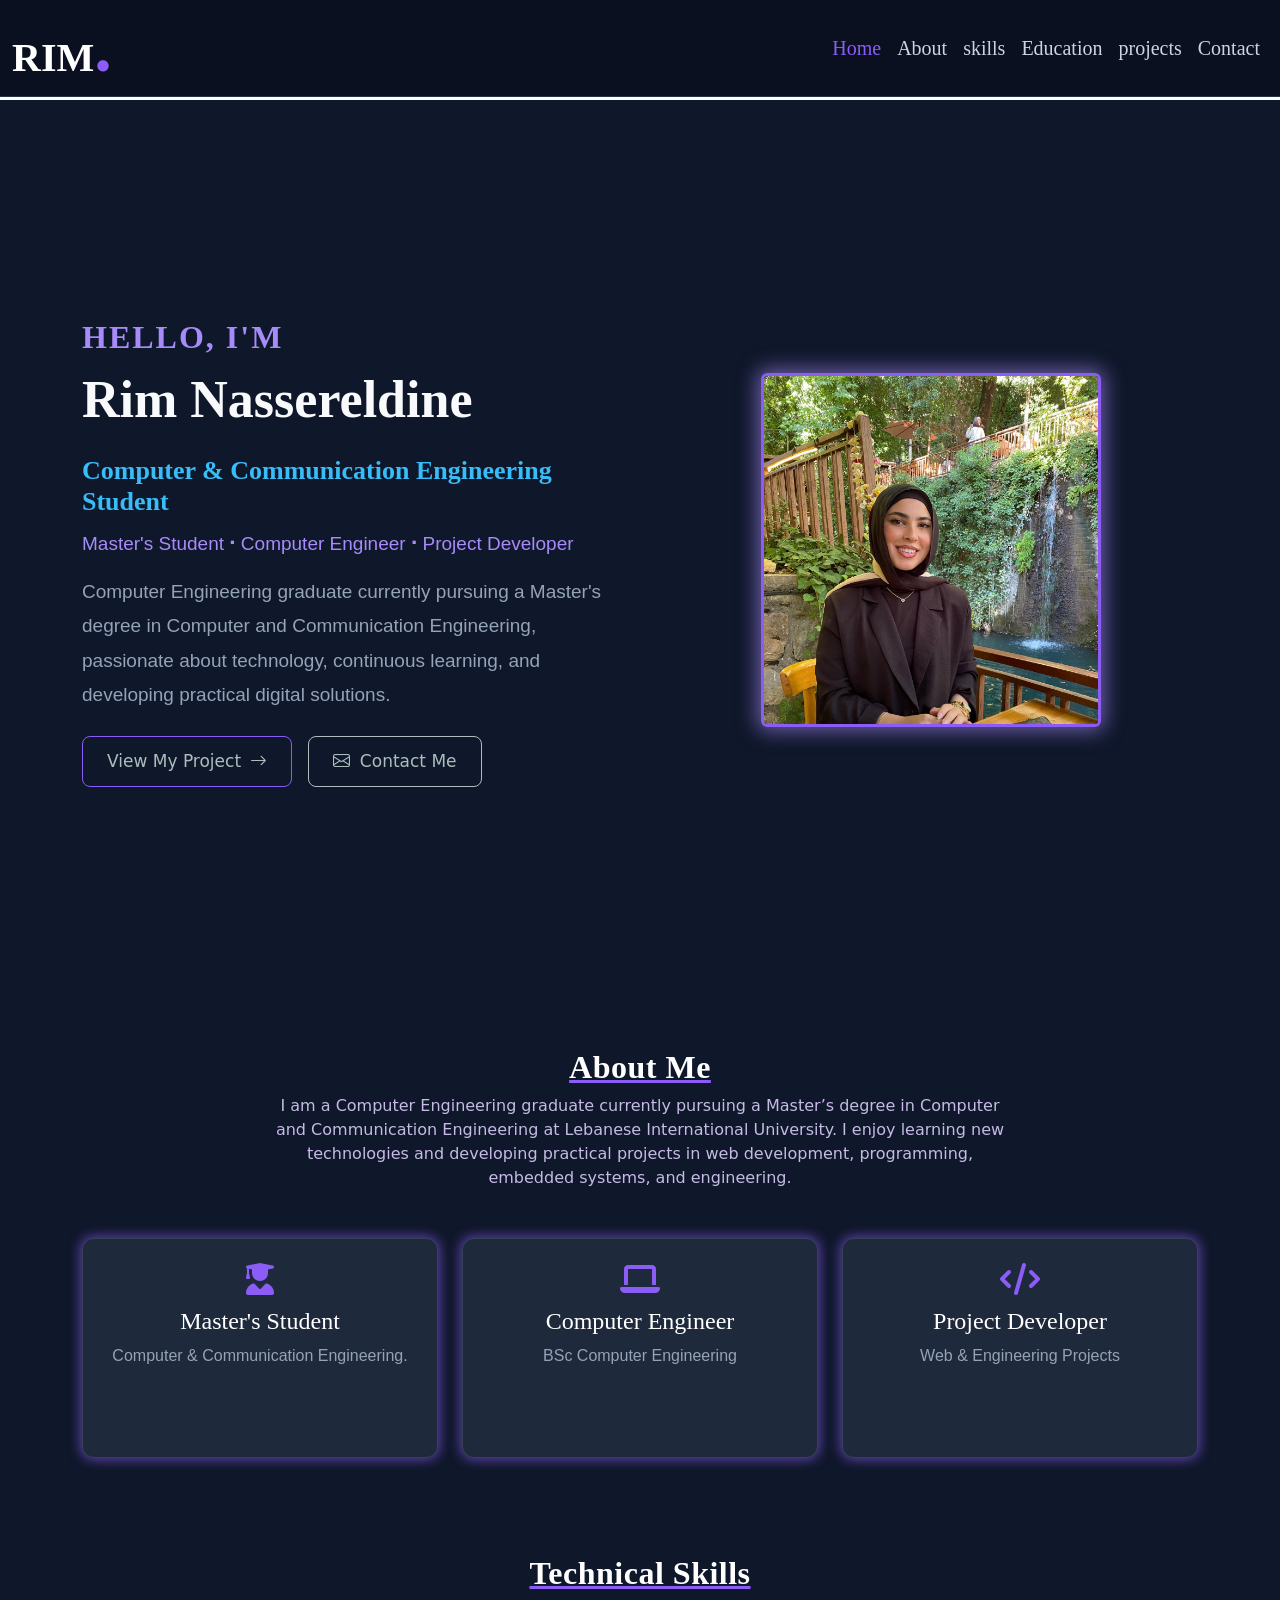
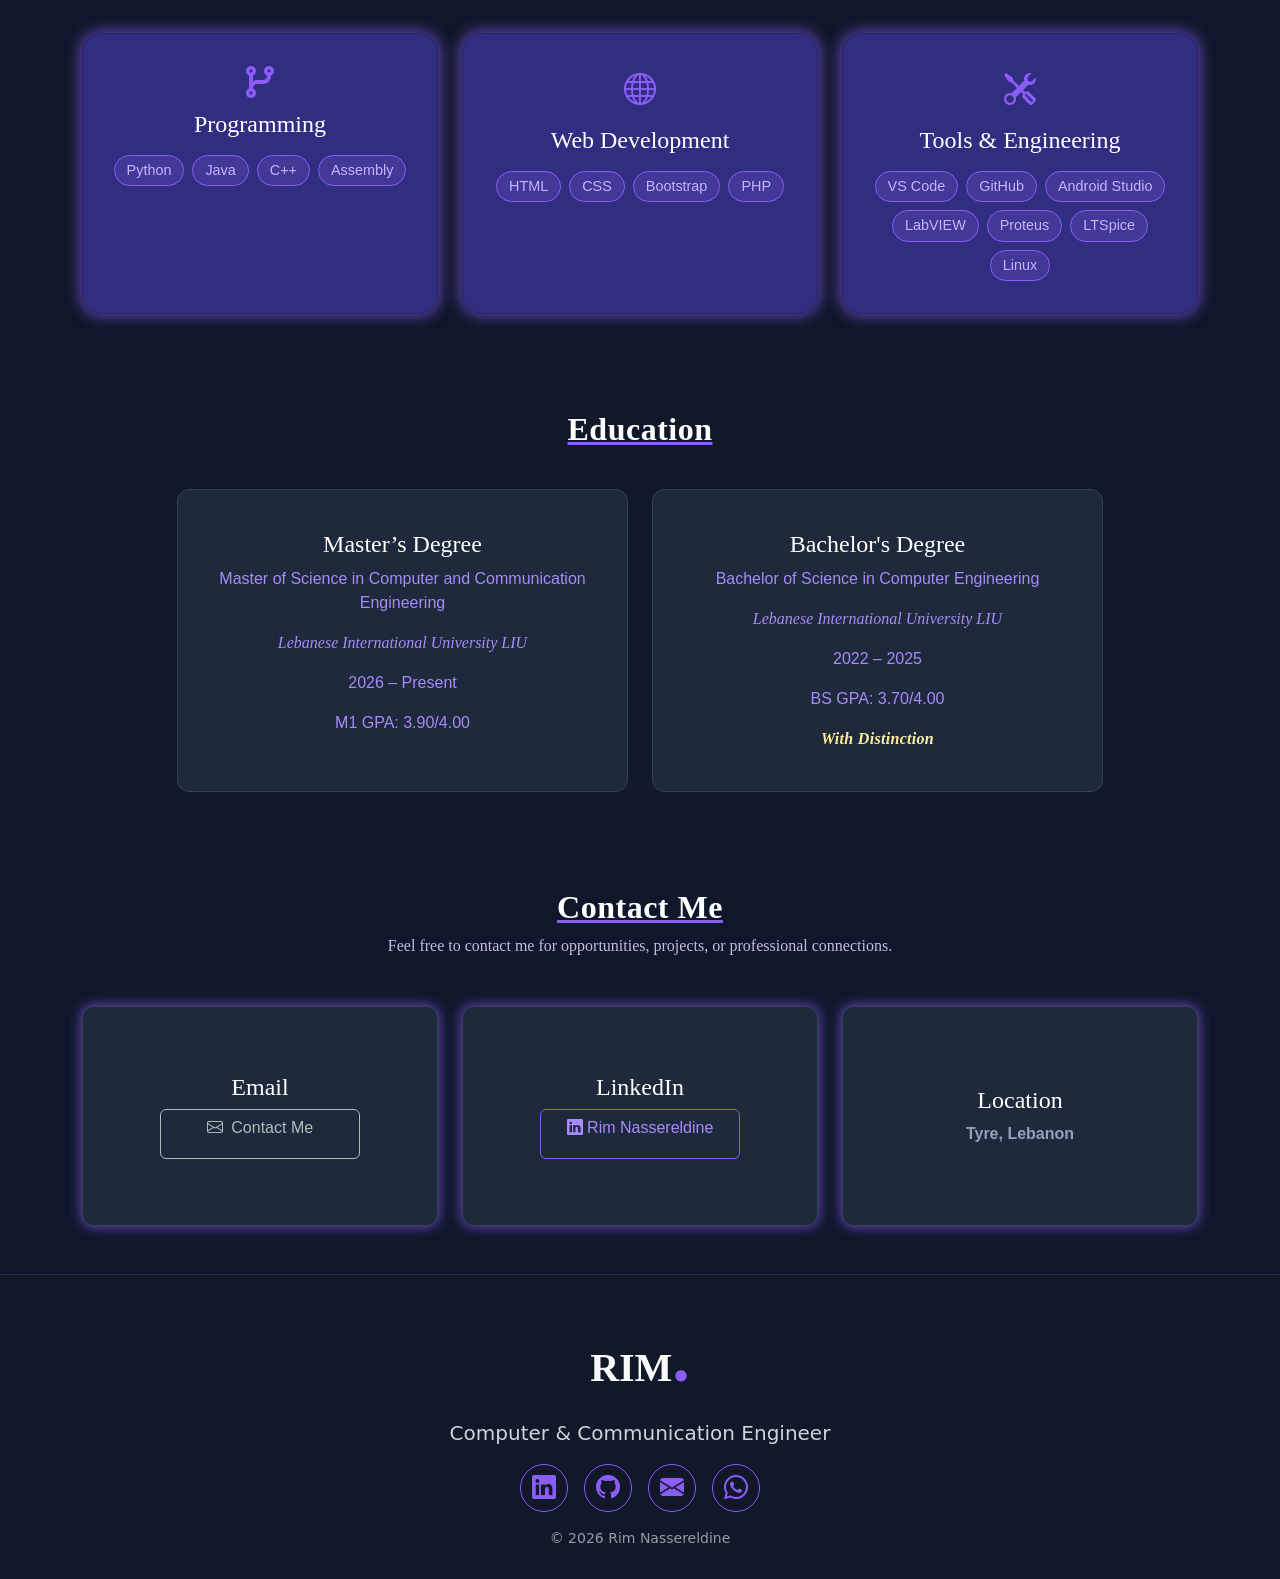
==== commit 9009100e: "Update portfolio" ====
--- a/index.html
+++ b/index.html
@@ -257,7 +257,7 @@
     <div class="row justify-content-center text-center">
       <div class="col-12 col-lg-8">
         <h1 class="section-title">Contact Me</h1>
-        <p class="about-text">
+        <p class="about-text" style="color: #c5bbe4; font-family: 'Poppins';">
           Feel free to contact me for opportunities, projects, or professional connections.
         </p>
       </div>
--- a/style.css
+++ b/style.css
@@ -3,7 +3,7 @@
     margin: 0;
     overflow-x: hidden;
     margin: 0;
-     padding-top: 80px
+     padding-top: 100px
    
    
    
@@ -518,21 +518,27 @@
     color: #fff;
     translate: 0 -3px;
 }
-.top h1{
+.top h1 {
     color: #A78BFA;
-   font-size: 40px;
-   font-family: 'Poppins';
-   font-weight: bolder;
-}
-.top p{
-    color: gray;
-    font-size: 20px;
+    font-family: 'Poppins', sans-serif;
+    font-weight: bolder;
+    font-size: clamp(1.6rem, 5vw + 0.5rem, 2.5rem);
+    overflow-wrap: break-word;
+}
+
+.top p {
+    color: #94a3b8;
     font-family: Arial, Helvetica, sans-serif;
-}
+    font-size: clamp(1rem, 2.5vw, 1.25rem);
+    overflow-wrap: break-word;
+}
+
+
 .pro .card {
     background-color: #1e293b;
     border: 1px solid #334155;
     border-radius: 15px;
+    overflow: hidden;
     transition: transform 0.3s ease;
 }
 
@@ -540,29 +546,27 @@
     transform: translateY(-8px);
 }
 
-.pro img {
-    height: 200px;
+.pro .card-img-top {
+    width: 100%;
+    aspect-ratio: 16 / 10;
     object-fit: cover;
 }
 
-.pro h2 {
-    font-size: 25px;
-    color: white;
+.pro .card-body {
+    display: flex;
+    flex-direction: column;
+    align-items: center;
+    text-align: center;
+    font-family: Arial, Helvetica, sans-serif;
 }
 
 .pro .card-title {
     color: white;
+    font-family: 'Poppins';
 }
 
 .pro .card-text {
     color: #94a3b8;
-    font-size: 18px;
-}
-
-.pro .card-body {
-    display: flex;
-    flex-direction: column;
-    align-items: center;
-    text-align: center;
-    font-family: Arial, Helvetica, sans-serif;
+    font-size: 1rem;
+    overflow-wrap: break-word;
 }
